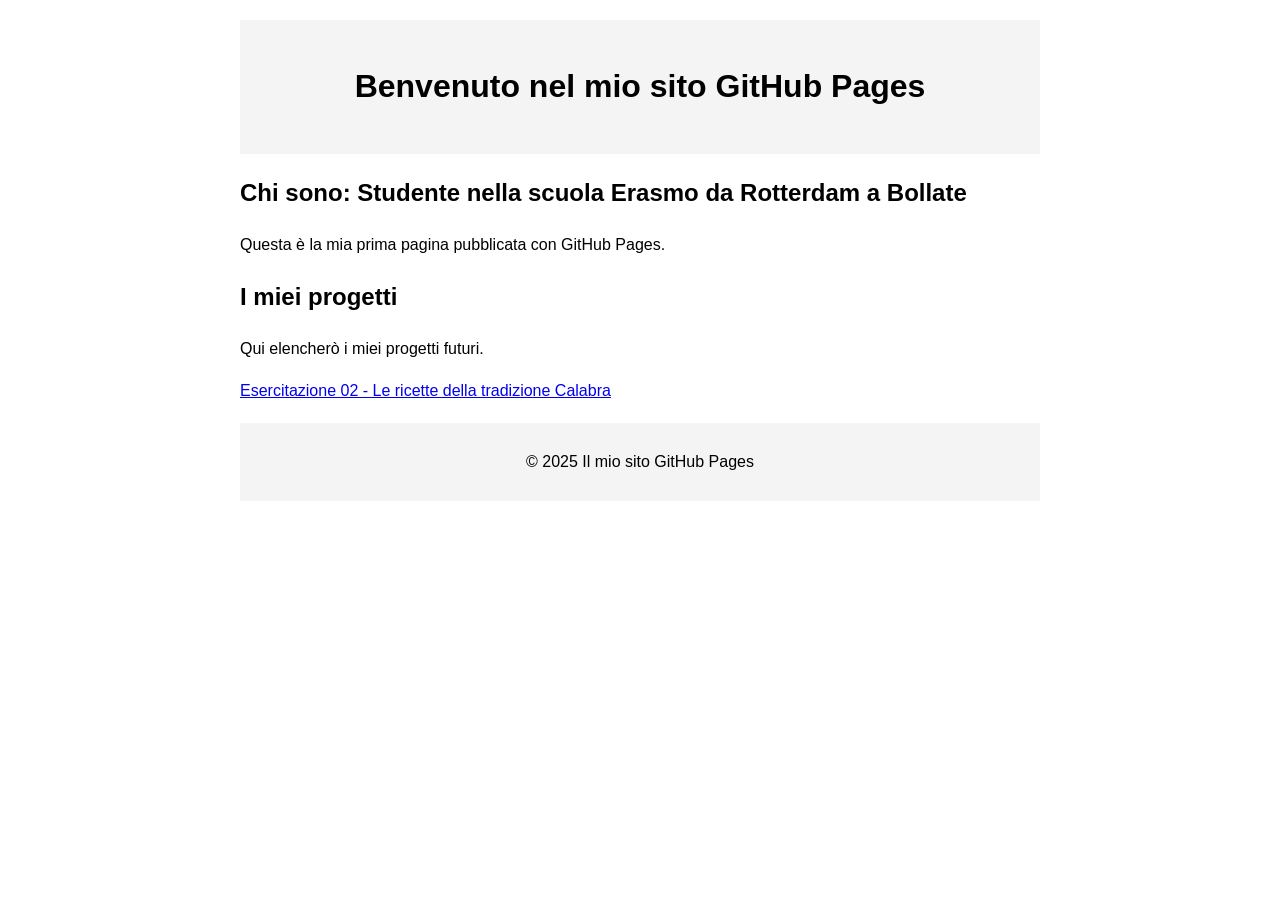
==== index.html @ 0636c6b8 "update" ====
<!DOCTYPE html>
<html lang="it">
<head>
    <meta charset="UTF-8">
    <meta name="viewport" content="width=device-width, initial-scale=1.0">
    <title>Il mio sito GitHub Pages</title>
    <style>
        body {
            font-family: Arial, sans-serif;
            line-height: 1.6;
            margin: 0;
            padding: 20px;
            max-width: 800px;
            margin: 0 auto;
        }
        header {
            background-color: #f4f4f4;
            padding: 20px;
            text-align: center;
            margin-bottom: 20px;
        }
        footer {
            background-color: #f4f4f4;
            padding: 10px;
            text-align: center;
            margin-top: 20px;
        }
    </style>
</head>
<body>
    <header>
        <h1>Benvenuto nel mio sito GitHub Pages</h1>
    </header>
    
    <main>
        <h2>Chi sono: Studente nella scuola Erasmo da Rotterdam a Bollate</h2>
        <p>Questa è la mia prima pagina pubblicata con GitHub Pages.</p>
        
        <h2>I miei progetti</h2>
        <p>Qui elencherò i miei progetti futuri.</p>
        <a href="ES_02/index.html">Esercitazione 02 - Le ricette della tradizione Calabra</a>
    </main>
    
    <footer>
        <p>&copy; 2025 Il mio sito GitHub Pages</p>
    </footer>
</body>
</html>
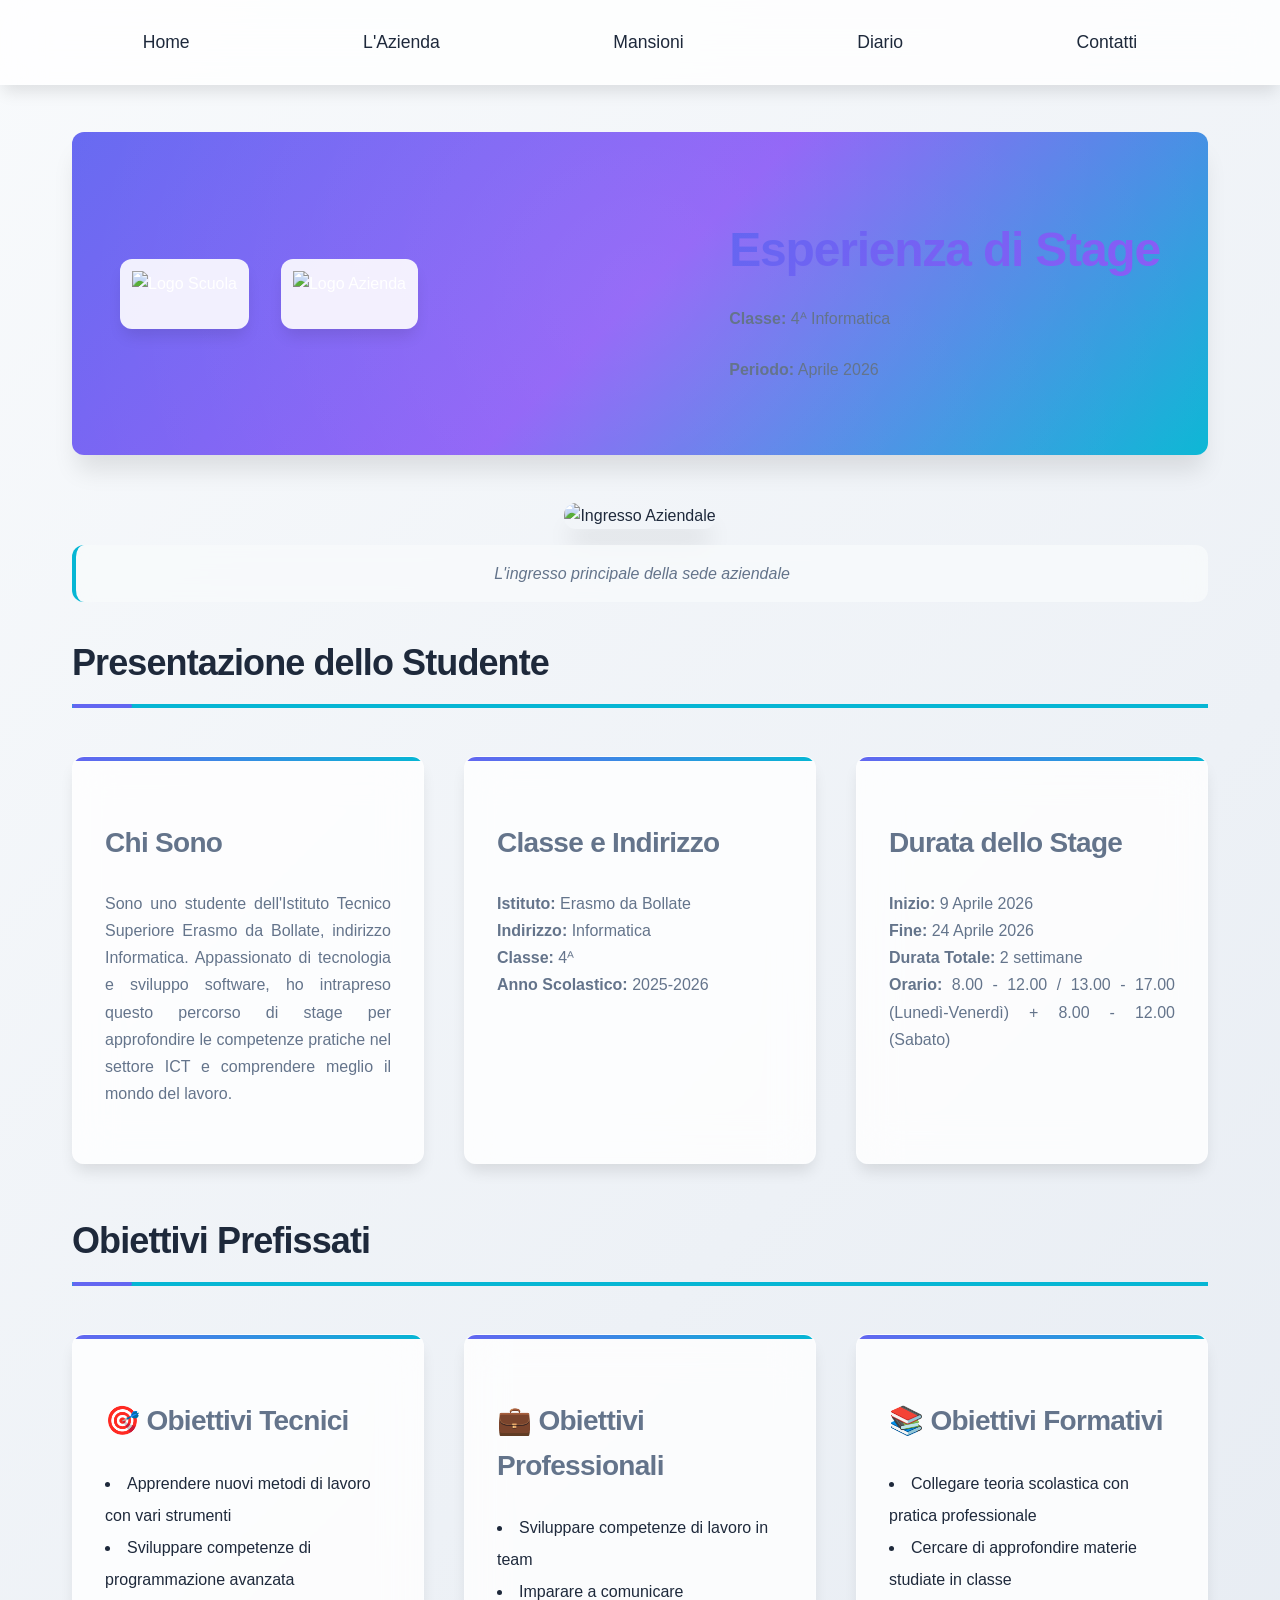
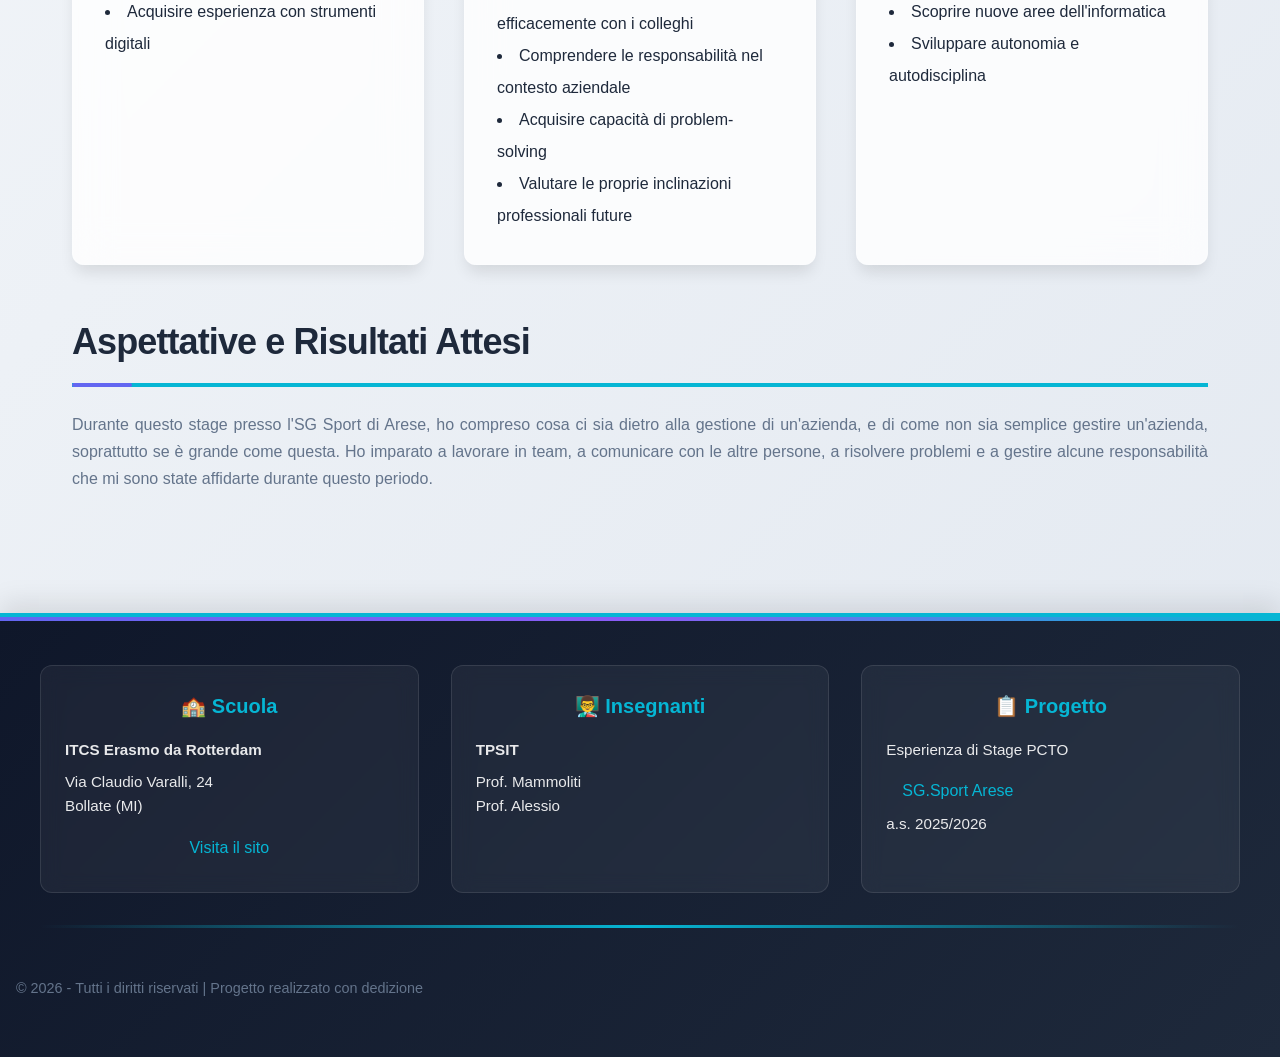
==== commit d0853e74: "update" ====
--- a/index.html
+++ b/index.html
@@ -1,48 +1,183 @@
 <!DOCTYPE html>
 <html lang="it">
 <head>
-    <meta charset="UTF-8">
-    <meta name="viewport" content="width=device-width, initial-scale=1.0">
-    <title>Il mio sito GitHub Pages</title>
-    <style>
-        body {
-            font-family: Arial, sans-serif;
-            line-height: 1.6;
-            margin: 0;
-            padding: 20px;
-            max-width: 800px;
-            margin: 0 auto;
-        }
-        header {
-            background-color: #f4f4f4;
-            padding: 20px;
-            text-align: center;
-            margin-bottom: 20px;
-        }
-        footer {
-            background-color: #f4f4f4;
-            padding: 10px;
-            text-align: center;
-            margin-top: 20px;
-        }
-    </style>
+  <!-- Meta tags per charset e viewport responsive -->
+  <meta charset="UTF-8">
+  <meta name="viewport" content="width=device-width, initial-scale=1.0">
+  <title>Home - Esperienza di Stage</title>
+  <!-- Link al foglio di stile CSS esterno -->
+  <link rel="stylesheet" href="style.css">
 </head>
 <body>
-    <header>
-        <h1>Benvenuto nel mio sito GitHub Pages</h1>
-    </header>
+  <!-- ================================================
+       MENU DI NAVIGAZIONE FISSO
+       Menu orizzontale con 5 pagine collegate
+       ================================================ -->
+  <nav>
+    <ul>
+      <li><a href="index.html">Home</a></li>
+      <li><a href="chi-siamo.html">L'Azienda</a></li>
+      <li><a href="mansioni.html">Mansioni</a></li>
+      <li><a href="diario.html">Diario</a></li>
+      <li><a href="contatti.html">Contatti</a></li>
+    </ul>
+  </nav>
+
+  <main>
+    <!-- ================================================
+         HEADER - IDENTITÀ VISIVA
+         Logo scuola e azienda affiancati con titolo
+         ================================================ -->
+    <section class="header">
+      <div class="header-content">
+        <div class="header-logos">
+          <!-- Logo scuola e azienda -->
+          <img src="https://encrypted-tbn0.gstatic.com/images?q=tbn:ANd9GcSJOEPKDKtq5oZ8W4Z1_lVP69Adfe0umM2zsQ&s" alt="Logo Scuola">
+          <img src="https://www.sgsport.it/wordpress/wp-content/uploads/2013/10/logo2.png" alt="Logo Azienda">
+        </div>
+        <div>
+          <h1>Esperienza di Stage</h1>
+          <p><strong>Classe:</strong> 4ᴬ Informatica</p>
+          <p><strong>Periodo:</strong> Aprile 2026</p>
+        </div>
+      </div>
+    </section>
+
+    <!-- ================================================
+         IMMAGINE HEADER
+         Foto ingresso aziendale con didascalia
+         ================================================ -->
+    <figure>
+      <img src="https://via.placeholder.com/1000x400?text=Ingresso+Azienda" alt="Ingresso Aziendale" class="header-image">
+      <figcaption>L'ingresso principale della sede aziendale</figcaption>
+    </figure>
+
+    <!-- ================================================
+         PRESENTAZIONE DELLO STUDENTE
+         Card con presentazione, classe e durata
+         ================================================ -->
+    <section>
+      <h2>Presentazione dello Studente</h2>
+      
+      <div class="card-container">
+        <div class="card">
+          <h3>Chi Sono</h3>
+          <p>
+            Sono uno studente dell'Istituto Tecnico Superiore Erasmo da Bollate, 
+            indirizzo Informatica. Appassionato di tecnologia e sviluppo software, 
+            ho intrapreso questo percorso di stage per approfondire le competenze 
+            pratiche nel settore ICT e comprendere meglio il mondo del lavoro.
+          </p>
+        </div>
+
+        <div class="card">
+          <h3>Classe e Indirizzo</h3>
+          <p>
+            <strong>Istituto:</strong> Erasmo da Bollate<br>
+            <strong>Indirizzo:</strong> Informatica<br>
+            <strong>Classe:</strong> 4ᴬ<br>
+            <strong>Anno Scolastico:</strong> 2025-2026
+          </p>
+        </div>
+
+        <div class="card">
+          <h3>Durata dello Stage</h3>
+          <p>
+            <strong>Inizio:</strong> 9 Aprile 2026<br>
+            <strong>Fine:</strong> 24 Aprile 2026<br>
+            <strong>Durata Totale:</strong> 2 settimane<br>
+            <strong>Orario:</strong> 8.00 - 12.00 / 13.00 - 17.00 (Lunedì-Venerdì) + 8.00 - 12.00 (Sabato)
+          </p>
+        </div>
+      </div>
+    </section>
+
+    <!-- ================================================
+         OBIETTIVI PREFISSATI
+         3 card con obiettivi tecnici, professionali, formativi
+         ================================================ -->
+    <section>
+      <h2>Obiettivi Prefissati</h2>
+      <div class="card-container">
+        <div class="card">
+          <h3>🎯 Obiettivi Tecnici</h3>
+          <ul style="list-style-position: inside; line-height: 2;">
+            <li>Apprendere nuovi metodi di lavoro con vari strumenti</li>
+            <li>Sviluppare competenze di programmazione avanzata</li>
+            <li>Acquisire esperienza con strumenti digitali</li>
+          </ul>
+        </div>
+
+        <div class="card">
+          <h3>💼 Obiettivi Professionali</h3>
+          <ul style="list-style-position: inside; line-height: 2;">
+            <li>Sviluppare competenze di lavoro in team</li>
+            <li>Imparare a comunicare efficacemente con i colleghi</li>
+            <li>Comprendere le responsabilità nel contesto aziendale</li>
+            <li>Acquisire capacità di problem-solving</li>
+            <li>Valutare le proprie inclinazioni professionali future</li>
+          </ul>
+        </div>
+
+        <div class="card">
+          <h3>📚 Obiettivi Formativi</h3>
+          <ul style="list-style-position: inside; line-height: 2;">
+            <li>Collegare teoria scolastica con pratica professionale</li>
+            <li>Cercare di approfondire materie studiate in classe</li>
+            <li>Scoprire nuove aree dell'informatica</li>
+            <li>Sviluppare autonomia e autodisciplina</li>
+          </ul>
+        </div>
+      </div>
+    </section>
+
+    <!-- ================================================
+         ASPETTATIVE E RISULTATI
+         Paragrafo di conclusione della home
+         ================================================ -->
+    <section>
+      <h2>Aspettative e Risultati Attesi</h2>
+      <p>
+        Durante questo stage presso l'SG Sport di Arese, ho compreso cosa ci sia dietro alla gestione di un'azienda,
+        e di come non sia semplice gestire un'azienda, soprattutto se è grande come questa. Ho imparato a lavorare in team,
+        a comunicare con le altre persone, a risolvere problemi e a gestire alcune responsabilità che mi sono state affidarte
+        durante questo periodo.
+      </p>
+    </section>
+  </main>
+
+  <!-- ================================================
+       FOOTER
+       Informazioni copyright e link contatti
+       ================================================ -->
+  <footer>
+    <div class="footer-content">
+      <div class="footer-section">
+        <h4>🏫 Scuola</h4>
+        <p><strong>ITCS Erasmo da Rotterdam</strong></p>
+        <p>Via Claudio Varalli, 24<br>Bollate (MI)</p>
+        <a href="https://www.itcserasmo.it/" target="_blank">Visita il sito</a>
+      </div>
+      
+      <div class="footer-section">
+        <h4>👨‍🏫 Insegnanti</h4>
+        <p><strong>TPSIT</strong></p>
+        <p>Prof. Mammoliti<br>Prof. Alessio</p>
+      </div>
+      
+      <div class="footer-section">
+        <h4>📋 Progetto</h4>
+        <p>Esperienza di Stage PCTO</p>
+        <a href="https://www.sgsport.it/" target="_blank" style="text-align: left; display: block;">SG.Sport Arese</a>
+        <p>a.s. 2025/2026</p>
+      </div>
+    </div>
     
-    <main>
-        <h2>Chi sono: Studente nella scuola Erasmo da Rotterdam a Bollate</h2>
-        <p>Questa è la mia prima pagina pubblicata con GitHub Pages.</p>
-        
-        <h2>I miei progetti</h2>
-        <p>Qui elencherò i miei progetti futuri.</p>
-        <a href="ES_02/index.html">Esercitazione 02 - Le ricette della tradizione Calabra</a>
-    </main>
+    <div class="footer-divider"></div>
     
-    <footer>
-        <p>&copy; 2025 Il mio sito GitHub Pages</p>
-    </footer>
+    <div class="footer-bottom">
+      <p>&copy; 2026 - Tutti i diritti riservati | Progetto realizzato con dedizione</p>
+    </div>
+  </footer>
 </body>
 </html>
--- a/style.css
+++ b/style.css
@@ -0,0 +1,870 @@
+/* ================================================
+   STILE GENERALE - PROGETTO STAGE AZIENDALE
+   File principale di CSS per il sito web
+   Gestisce: Layout, Responsive Design, Animazioni
+   Versione Moderna con Variabili CSS e Effetti Avanzati
+   ================================================ */
+
+/* Variabili CSS per tema moderno */
+:root {
+  --primary-color: #6366f1;
+  --secondary-color: #8b5cf6;
+  --accent-color: #06b6d4;
+  --dark-bg: #0f172a;
+  --light-bg: #f8fafc;
+  --text-primary: #1e293b;
+  --text-secondary: #64748b;
+  --text-light: #f1f5f9;
+  --shadow-sm: 0 1px 2px 0 rgba(0, 0, 0, 0.05);
+  --shadow-md: 0 4px 6px -1px rgba(0, 0, 0, 0.1);
+  --shadow-lg: 0 10px 15px -3px rgba(0, 0, 0, 0.1);
+  --shadow-xl: 0 20px 25px -5px rgba(0, 0, 0, 0.1);
+  --border-radius: 12px;
+  --transition: all 0.3s cubic-bezier(0.4, 0, 0.2, 1);
+  --font-family: 'Inter', -apple-system, BlinkMacSystemFont, 'Segoe UI', Roboto, sans-serif;
+}
+
+/* Reset globale dei margini e padding */
+* {
+  margin: 0;
+  padding: 0;
+  box-sizing: border-box;
+}
+
+/* Stili base per il body */
+body {
+  font-family: var(--font-family);
+  line-height: 1.6;
+  color: var(--text-primary);
+  background: linear-gradient(135deg, var(--light-bg) 0%, #e2e8f0 100%);
+  min-height: 100vh;
+  -webkit-font-smoothing: antialiased;
+  -moz-osx-font-smoothing: grayscale;
+}
+
+/* ================================================
+   NAVIGAZIONE FISSA
+   Menu principale con glassmorphism e animazioni
+   ================================================ */
+/* Navigation Bar - Fixed */
+nav {
+  position: fixed;
+  top: 0;
+  width: 100%;
+  background: rgba(255, 255, 255, 0.8);
+  backdrop-filter: blur(20px);
+  -webkit-backdrop-filter: blur(20px);
+  border-bottom: 1px solid rgba(255, 255, 255, 0.2);
+  padding: 1rem 0;
+  box-shadow: var(--shadow-lg);
+  z-index: 1000;
+  transition: var(--transition);
+}
+
+/* Lista di menu con Flexbox layout */
+nav ul {
+  display: flex;
+  justify-content: space-around;
+  list-style: none;
+  max-width: 1200px;
+  margin: 0 auto;
+  padding: 0 1rem;
+}
+
+/* Link di navigazione con hover effect */
+nav a {
+  color: var(--text-primary);
+  text-decoration: none;
+  font-size: clamp(1rem, 2.5vw, 1.1rem);
+  padding: 0.75rem 1.5rem;
+  transition: var(--transition);
+  display: block;
+  position: relative;
+  border-radius: var(--border-radius);
+}
+
+/* Effetto hover sui link con animazione */
+nav a:hover {
+  background: linear-gradient(135deg, var(--primary-color), var(--secondary-color));
+  color: white;
+  transform: translateY(-2px);
+  box-shadow: var(--shadow-md);
+}
+
+nav a::before {
+  content: '';
+  position: absolute;
+  bottom: 0;
+  left: 50%;
+  width: 0;
+  height: 2px;
+  background: var(--accent-color);
+  transition: var(--transition);
+  transform: translateX(-50%);
+}
+
+nav a:hover::before {
+  width: 100%;
+}
+
+/* ================================================
+   AREA PRINCIPALE CONTENUTI
+   Layout del main con rispetto della nav fissa
+   ================================================ */
+/* Main Content Area */
+main {
+  margin-top: 100px;
+  max-width: 1200px;
+  margin-left: auto;
+  margin-right: auto;
+  padding: 2rem;
+}
+
+/* ================================================
+   SEZIONE HEADER
+   Gradient background con logo e presentazione moderna
+   ================================================ */
+/* Header Section */
+.header {
+  background: linear-gradient(135deg, var(--primary-color) 0%, var(--secondary-color) 50%, var(--accent-color) 100%);
+  color: white;
+  padding: 3rem;
+  border-radius: var(--border-radius);
+  margin-bottom: 3rem;
+  box-shadow: var(--shadow-xl);
+  position: relative;
+  overflow: hidden;
+}
+
+.header::before {
+  content: '';
+  position: absolute;
+  top: -50%;
+  left: -50%;
+  width: 200%;
+  height: 200%;
+  background: radial-gradient(circle, rgba(255,255,255,0.1) 0%, transparent 70%);
+  animation: float 6s ease-in-out infinite;
+}
+
+@keyframes float {
+  0%, 100% { transform: translate(-50%, -50%) rotate(0deg); }
+  50% { transform: translate(-50%, -50%) rotate(180deg); }
+}
+
+/* Layout flessibile per header content */
+.header-content {
+  display: flex;
+  justify-content: space-between;
+  align-items: center;
+  flex-wrap: wrap;
+  gap: 2rem;
+  position: relative;
+  z-index: 1;
+}
+
+/* Contenitore per i logo */
+.header-logos {
+  display: flex;
+  gap: 2rem;
+  align-items: center;
+}
+
+/* Stile logo con background bianco e shadow */
+.header-logos img {
+  height: 70px;
+  width: auto;
+  background: rgba(255, 255, 255, 0.9);
+  padding: 0.75rem;
+  border-radius: var(--border-radius);
+  box-shadow: var(--shadow-lg);
+  transition: var(--transition);
+}
+
+.header-logos img:hover {
+  transform: scale(1.05) rotate(5deg);
+}
+
+/* Immagine large dell'header */
+.header-image {
+  width: 100%;
+  max-width: 500px;
+  height: auto;
+  border-radius: var(--border-radius);
+  box-shadow: var(--shadow-xl);
+  transition: var(--transition);
+}
+
+.header-image:hover {
+  transform: scale(1.02);
+}
+
+/* ================================================
+   TIPOGRAFIA
+   Stili per headings, paragrafi e testo moderni
+   ================================================ */
+/* Typography */
+h1, h2, h3 {
+  color: var(--text-primary);
+  margin: 2rem 0 1.5rem 0;
+  font-weight: 700;
+  letter-spacing: -0.025em;
+}
+
+h1 {
+  font-size: clamp(2rem, 5vw, 3rem);
+  margin-bottom: 1rem;
+  background: linear-gradient(135deg, var(--primary-color), var(--secondary-color));
+  -webkit-background-clip: text;
+  -webkit-text-fill-color: transparent;
+  background-clip: text;
+}
+
+h2 {
+  font-size: clamp(1.5rem, 4vw, 2.25rem);
+  border-bottom: 4px solid var(--accent-color);
+  padding-bottom: 0.75rem;
+  position: relative;
+}
+
+h2::after {
+  content: '';
+  position: absolute;
+  bottom: -4px;
+  left: 0;
+  width: 60px;
+  height: 4px;
+  background: var(--primary-color);
+  border-radius: 2px;
+}
+
+h3 {
+  font-size: clamp(1.25rem, 3vw, 1.75rem);
+  color: var(--text-secondary);
+}
+
+p {
+  margin-bottom: 1.5rem;
+  text-align: justify;
+  color: var(--text-secondary);
+  line-height: 1.7;
+}
+
+/* ================================================
+   LAYOUT CARD
+   Grid responsive per cards con effetti moderni
+   ================================================ */
+/* Cards Layout */
+.card-container {
+  display: grid;
+  grid-template-columns: repeat(auto-fit, minmax(320px, 1fr));
+  gap: 2.5rem;
+  margin: 3rem 0;
+}
+
+/* Card singola con glassmorphism */
+.card {
+  background: rgba(255, 255, 255, 0.8);
+  backdrop-filter: blur(20px);
+  -webkit-backdrop-filter: blur(20px);
+  padding: 2rem;
+  border-radius: var(--border-radius);
+  box-shadow: var(--shadow-lg);
+  transition: var(--transition);
+  border: 1px solid rgba(255, 255, 255, 0.2);
+  position: relative;
+  overflow: hidden;
+}
+
+.card::before {
+  content: '';
+  position: absolute;
+  top: 0;
+  left: 0;
+  right: 0;
+  height: 4px;
+  background: linear-gradient(90deg, var(--primary-color), var(--accent-color));
+}
+
+/* Effetto hover card avanzato */
+.card:hover {
+  transform: translateY(-8px) scale(1.02);
+  box-shadow: var(--shadow-xl);
+  background: rgba(255, 255, 255, 0.95);
+}
+
+/* Card speciale per "Top Day" del diario */
+.top-day-card {
+  background: linear-gradient(135deg, #ff6b6b 0%, #feca57 100%);
+  color: white;
+  grid-column: 1 / -1;
+  padding: 3rem;
+  border-radius: var(--border-radius);
+  position: relative;
+}
+
+.top-day-card::before {
+  content: '';
+  position: absolute;
+  top: -50%;
+  left: -50%;
+  width: 200%;
+  height: 200%;
+  background: radial-gradient(circle, rgba(255,255,255,0.1) 0%, transparent 70%);
+  animation: pulse 4s ease-in-out infinite;
+}
+
+@keyframes pulse {
+  0%, 100% { opacity: 0.5; }
+  50% { opacity: 1; }
+}
+
+.top-day-card h3 {
+  color: white;
+  border-bottom: 3px solid rgba(255, 255, 255, 0.7);
+  position: relative;
+  z-index: 1;
+}
+
+/* ================================================
+   FIGURE E IMMAGINI
+   Tag semantico con effetti moderni
+   ================================================ */
+/* Figure and Images */
+figure {
+  margin: 2rem 0;
+  text-align: center;
+}
+
+/* Immagini responsive con hover avanzato */
+figure img {
+  width: 100%;
+  max-width: 100%;
+  height: auto;
+  border-radius: var(--border-radius);
+  box-shadow: var(--shadow-lg);
+  transition: var(--transition);
+  position: relative;
+}
+
+/* Hover effect con overlay */
+figure img:hover {
+  transform: scale(1.05) rotate(1deg);
+  box-shadow: var(--shadow-xl);
+  filter: brightness(1.1) saturate(1.2);
+}
+
+figure img::after {
+  content: '';
+  position: absolute;
+  top: 0;
+  left: 0;
+  right: 0;
+  bottom: 0;
+  background: linear-gradient(45deg, rgba(99, 102, 241, 0.1), rgba(6, 182, 212, 0.1));
+  opacity: 0;
+  transition: var(--transition);
+  border-radius: var(--border-radius);
+}
+
+figure img:hover::after {
+  opacity: 1;
+}
+
+/* Didascalia foto elegante */
+figcaption {
+  margin-top: 1rem;
+  font-size: 1rem;
+  color: var(--text-secondary);
+  font-style: italic;
+  background: rgba(248, 250, 252, 0.8);
+  padding: 1rem;
+  border-left: 4px solid var(--accent-color);
+  border-radius: var(--border-radius);
+  backdrop-filter: blur(10px);
+}
+
+/* ================================================
+   TABELLE
+   Stile professionale con effetti moderni
+   ================================================ */
+/* Tables */
+table {
+  width: 100%;
+  border-collapse: collapse;
+  margin: 3rem 0;
+  background: rgba(255, 255, 255, 0.9);
+  backdrop-filter: blur(20px);
+  box-shadow: var(--shadow-lg);
+  border-radius: var(--border-radius);
+  overflow: hidden;
+  border: 1px solid rgba(255, 255, 255, 0.2);
+}
+
+/* Header tabella moderno */
+thead {
+  background: linear-gradient(135deg, var(--dark-bg), var(--text-primary));
+  color: white;
+}
+
+th {
+  padding: 1.5rem;
+  text-align: left;
+  font-weight: 600;
+  font-size: 1.1rem;
+}
+
+/* Celle tabella */
+td {
+  padding: 1.5rem;
+  border-bottom: 1px solid rgba(0, 0, 0, 0.05);
+}
+
+/* Hover sulle righe con animazione */
+tbody tr {
+  transition: var(--transition);
+}
+
+tbody tr:hover {
+  background: linear-gradient(90deg, rgba(99, 102, 241, 0.05), rgba(6, 182, 212, 0.05));
+  transform: scale(1.01);
+}
+
+tbody tr:last-child td {
+  border-bottom: none;
+}
+
+/* ================================================
+   GALLERY
+   Griglia responsive con effetti 3D
+   ================================================ */
+/* Gallery */
+.gallery {
+  display: grid;
+  grid-template-columns: repeat(auto-fit, minmax(280px, 1fr));
+  gap: 2rem;
+  margin: 3rem 0;
+}
+
+/* Item gallery singolo con 3D effect */
+.gallery-item {
+  position: relative;
+  overflow: hidden;
+  border-radius: var(--border-radius);
+  box-shadow: var(--shadow-lg);
+  transition: var(--transition);
+  transform-style: preserve-3d;
+}
+
+.gallery-item:hover {
+  transform: rotateY(5deg) rotateX(5deg) translateZ(20px);
+  box-shadow: var(--shadow-xl);
+}
+
+/* Immagine gallery con overlay */
+.gallery-item img {
+  width: 100%;
+  height: 280px;
+  object-fit: cover;
+  transition: var(--transition);
+}
+
+.gallery-item:hover img {
+  transform: scale(1.1);
+  filter: brightness(0.8) contrast(1.2);
+}
+
+.gallery-item::after {
+  content: '';
+  position: absolute;
+  top: 0;
+  left: 0;
+  right: 0;
+  bottom: 0;
+  background: linear-gradient(135deg, rgba(99, 102, 241, 0.3), rgba(139, 92, 246, 0.3));
+  opacity: 0;
+  transition: var(--transition);
+}
+
+.gallery-item:hover::after {
+  opacity: 1;
+}
+
+/* ================================================
+   PULSANTI E LINK
+   Stili moderni con gradienti e animazioni
+   ================================================ */
+/* Buttons and Links */
+a {
+  color: var(--primary-color);
+  text-decoration: none;
+  transition: var(--transition);
+  position: relative;
+}
+
+a:hover {
+  color: var(--secondary-color);
+  text-decoration: underline;
+  text-decoration-thickness: 2px;
+  text-underline-offset: 4px;
+}
+
+button, .btn {
+  background: linear-gradient(135deg, var(--primary-color), var(--secondary-color));
+  color: white;
+  padding: 1rem 2rem;
+  border: none;
+  border-radius: var(--border-radius);
+  font-size: 1.1rem;
+  font-weight: 600;
+  cursor: pointer;
+  transition: var(--transition);
+  display: inline-block;
+  text-decoration: none;
+  position: relative;
+  overflow: hidden;
+}
+
+button::before, .btn::before {
+  content: '';
+  position: absolute;
+  top: 0;
+  left: -100%;
+  width: 100%;
+  height: 100%;
+  background: linear-gradient(90deg, transparent, rgba(255,255,255,0.2), transparent);
+  transition: var(--transition);
+}
+
+button:hover::before, .btn:hover::before {
+  left: 100%;
+}
+
+button:hover, .btn:hover {
+  transform: translateY(-3px);
+  box-shadow: var(--shadow-xl);
+  background: linear-gradient(135deg, var(--secondary-color), var(--accent-color));
+}
+
+/* ================================================
+   FORM DI CONTATTO
+   Stili moderni con validazione visiva
+   ================================================ */
+/* Contact Form */
+.contact-form {
+  background: rgba(255, 255, 255, 0.9);
+  backdrop-filter: blur(20px);
+  padding: 3rem;
+  border-radius: var(--border-radius);
+  box-shadow: var(--shadow-xl);
+  max-width: 700px;
+  margin: 3rem auto;
+  border: 1px solid rgba(255, 255, 255, 0.2);
+}
+
+.form-group {
+  margin-bottom: 2rem;
+}
+
+.form-group label {
+  display: block;
+  margin-bottom: 0.75rem;
+  font-weight: 600;
+  color: var(--text-primary);
+  font-size: 1.1rem;
+}
+
+.form-group input,
+.form-group textarea {
+  width: 100%;
+  padding: 1rem;
+  border: 2px solid rgba(0, 0, 0, 0.1);
+  border-radius: var(--border-radius);
+  font-family: inherit;
+  font-size: 1rem;
+  transition: var(--transition);
+  background: rgba(255, 255, 255, 0.8);
+}
+
+/* Focus state avanzato */
+.form-group input:focus,
+.form-group textarea:focus {
+  outline: none;
+  border-color: var(--primary-color);
+  box-shadow: 0 0 0 3px rgba(99, 102, 241, 0.1);
+  background: white;
+  transform: translateY(-2px);
+}
+
+/* ================================================
+   GOOGLE MAPS IFRAME
+   Contenitore moderno con overlay
+   ================================================ */
+/* Iframes - Google Maps */
+.map-container {
+  margin: 3rem 0;
+  border-radius: var(--border-radius);
+  overflow: hidden;
+  box-shadow: var(--shadow-xl);
+  position: relative;
+}
+
+.map-container::before {
+  content: '';
+  position: absolute;
+  top: 0;
+  left: 0;
+  right: 0;
+  bottom: 0;
+  background: linear-gradient(45deg, rgba(99, 102, 241, 0.05), rgba(6, 182, 212, 0.05));
+  pointer-events: none;
+  z-index: 1;
+}
+
+.map-container iframe {
+  width: 100%;
+  height: 450px;
+  border: none;
+  position: relative;
+  z-index: 0;
+}
+
+/* ================================================
+   FOOTER
+   Stile moderno con animazioni
+   ================================================ */
+/* Footer */
+footer {
+  background: linear-gradient(135deg, var(--dark-bg) 0%, var(--text-primary) 100%);
+  color: white;
+  padding: 3rem 1rem 2rem 1rem;
+  margin-top: 4rem;
+  border-top: 4px solid var(--accent-color);
+  box-shadow: 0 -10px 25px rgba(0, 0, 0, 0.1);
+  position: relative;
+}
+
+footer::before {
+  content: '';
+  position: absolute;
+  top: 0;
+  left: 0;
+  right: 0;
+  height: 4px;
+  background: linear-gradient(90deg, var(--primary-color), var(--secondary-color), var(--accent-color));
+}
+
+/* Contenitore per le sezioni del footer */
+.footer-content {
+  display: grid;
+  grid-template-columns: repeat(auto-fit, minmax(280px, 1fr));
+  gap: 2rem;
+  max-width: 1200px;
+  margin: 0 auto 2rem auto;
+  text-align: center;
+}
+
+/* Singola sezione del footer */
+.footer-section {
+  padding: 1.5rem;
+  border-radius: var(--border-radius);
+  transition: var(--transition);
+  background: rgba(255, 255, 255, 0.05);
+  backdrop-filter: blur(10px);
+  border: 1px solid rgba(255, 255, 255, 0.1);
+}
+
+/* Hover effect sulle sezioni */
+.footer-section:hover {
+  background: rgba(255, 255, 255, 0.1);
+  transform: translateY(-5px);
+  box-shadow: var(--shadow-lg);
+}
+
+/* Titoli dentro il footer */
+.footer-section h4 {
+  font-size: 1.25rem;
+  margin-bottom: 1rem;
+  color: var(--accent-color);
+  font-weight: 700;
+}
+
+/* Paragrafi nel footer */
+.footer-section p {
+  font-size: 0.95rem;
+  line-height: 1.6;
+  margin-bottom: 0.5rem;
+  color: rgba(255, 255, 255, 0.9);
+}
+
+/* Divider visuale */
+.footer-divider {
+  height: 3px;
+  background: linear-gradient(90deg, transparent, var(--accent-color), transparent);
+  margin: 2rem auto;
+  max-width: 1200px;
+  border-radius: 2px;
+}
+
+/* Footer bottom con copyright */
+.footer-bottom {
+  text-align: center;
+  padding-top: 1rem;
+  font-size: 0.9rem;
+  color: var(--text-secondary);
+}
+
+footer a {
+  color: var(--accent-color);
+  text-decoration: none;
+  font-weight: 500;
+  transition: var(--transition);
+  display: inline-block;
+  padding: 0.5rem 1rem;
+  border-radius: var(--border-radius);
+  position: relative;
+}
+
+footer a:hover {
+  color: white;
+  background: rgba(6, 182, 212, 0.2);
+  transform: translateY(-2px);
+}
+
+/* ================================================
+   RESPONSIVE DESIGN - MEDIA QUERIES
+   Adattamento moderno per tutti i dispositivi
+   ================================================ */
+
+/* Breakpoint per tablet (768px) */
+@media (max-width: 768px) {
+  nav ul {
+    flex-wrap: wrap;
+    justify-content: center;
+  }
+
+  h1 {
+    font-size: clamp(1.5rem, 8vw, 2.5rem);
+  }
+
+  h2 {
+    font-size: clamp(1.25rem, 6vw, 2rem);
+  }
+
+  .header-content {
+    flex-direction: column;
+  }
+
+  .header-logos {
+    justify-content: center;
+  }
+
+  .card-container {
+    grid-template-columns: 1fr;
+  }
+
+  .top-day-card {
+    grid-column: 1;
+  }
+
+  main {
+    padding: 1.5rem;
+  }
+
+  table {
+    font-size: 0.9rem;
+  }
+
+  th, td {
+    padding: 1rem;
+  }
+
+  .map-container iframe {
+    height: 350px;
+  }
+
+  nav a {
+    font-size: clamp(0.9rem, 4vw, 1rem);
+    padding: 0.5rem 1rem;
+  }
+
+  .footer-content {
+    grid-template-columns: 1fr;
+    gap: 2rem;
+  }
+
+  .footer-section {
+    padding: 1.5rem;
+  }
+}
+
+/* Breakpoint per mobile (480px) */
+@media (max-width: 480px) {
+  nav ul {
+    flex-direction: column;
+    gap: 0.75rem;
+  }
+
+  nav a {
+    font-size: clamp(0.85rem, 5vw, 0.95rem);
+    padding: 0.5rem 0.75rem;
+  }
+
+  h1 {
+    font-size: clamp(1.25rem, 8vw, 2rem);
+  }
+
+  main {
+    margin-top: 140px;
+    padding: 1rem;
+  }
+
+  .header {
+    padding: 2rem;
+  }
+
+  .gallery {
+    grid-template-columns: 1fr;
+  }
+
+  .gallery-item img {
+    height: 220px;
+  }
+
+  .contact-form {
+    padding: 2rem;
+  }
+
+  footer {
+    padding: 2.5rem 1rem 2rem 1rem;
+    margin-top: 3rem;
+  }
+}
+
+/* Dark mode support */
+@media (prefers-color-scheme: dark) {
+  :root {
+    --dark-bg: #0f172a;
+    --light-bg: #1e293b;
+    --text-primary: #f1f5f9;
+    --text-secondary: #cbd5e1;
+  }
+
+  body {
+    background: linear-gradient(135deg, var(--dark-bg) 0%, #334155 100%);
+  }
+
+  nav {
+    background: rgba(15, 23, 42, 0.8);
+    border-bottom: 1px solid rgba(255, 255, 255, 0.1);
+  }
+
+  .card, .contact-form, table {
+    background: rgba(30, 41, 59, 0.8);
+    border: 1px solid rgba(255, 255, 255, 0.1);
+  }
+
+  .top-day-card {
+    background: linear-gradient(135deg, #dc2626 0%, #ea580c 100%);
+  }
+}
